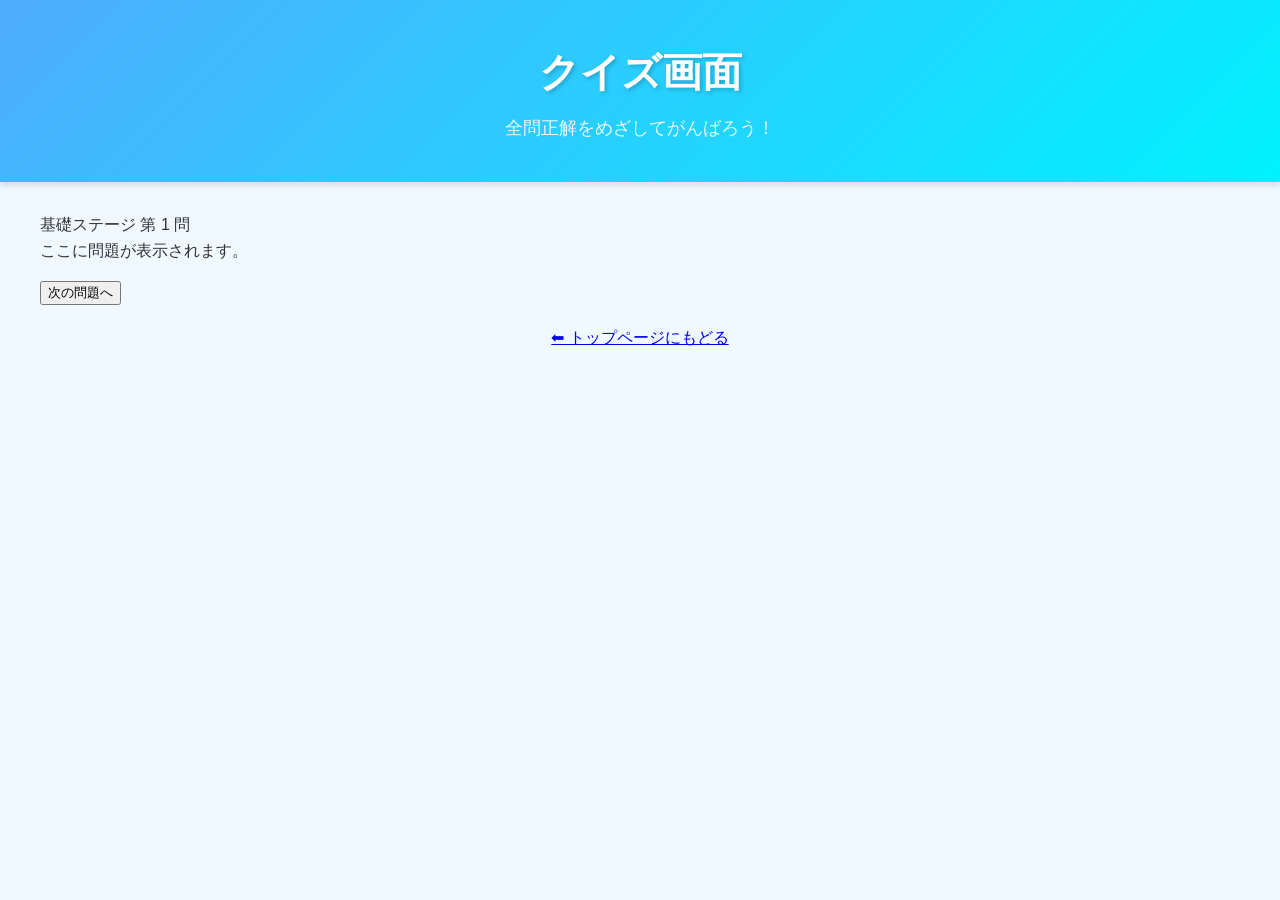
==== quiz.html @ df71bdd2 "Create quiz.html" ====
<!DOCTYPE html>
<html lang="ja">
<head>
    <meta charset="UTF-8">
    <meta name="viewport" content="width=device-width, initial-scale=1.0">
    <title>クイズに挑戦！ | ワクワク学習ポータル</title>
    <link rel="stylesheet" href="style.css">
</head>
<body>

    <header>
        <h1 id="quiz-title">クイズ画面</h1>
        <p id="quiz-subtitle">全問正解をめざしてがんばろう！</p>
    </header>

    <div class="container">
        <div class="quiz-container">
            <!-- 現在のステージや進捗の表示 -->
            <div class="quiz-progress">
                <span id="level-badge" class="badge">基礎ステージ</span>
                <span id="question-number">第 1 問</span>
            </div>

            <!-- 問題文 -->
            <div id="question-text" class="question-box">ここに問題が表示されます。</div>

            <!-- 選択肢ボタン -->
            <div id="choices-container" class="choices-grid">
                <!-- ボタンがJavaScriptで自動生成されます -->
            </div>

            <!-- 結果表示エリア -->
            <div id="result-message" class="result-box hide">
                <p id="feedback-text"></p>
                <button id="next-btn" class="btn">次の問題へ</button>
            </div>
        </div>

        <div style="text-align: center; margin-top: 20px;">
            <a href="index.html" class="back-link">⬅ トップページにもどる</a>
        </div>
    </div>

    <!-- クイズの仕組みを動かすJavaScriptファイルを読み込む -->
    <script src="quiz.js"></script>
</body>
</html>
---- style.css ----
/* 全体のデザイン設定 */
body {
    font-family: 'Helvetica Neue', Arial, 'Hiragino Kaku Gothic ProN', sans-serif;
    margin: 0;
    padding: 0;
    background-color: #f0f9ff;
    color: #333;
    line-height: 1.6;
}

/* ヘッダー（タイトル部分） */
header {
    background: linear-gradient(135deg, #4facfe 0%, #00f2fe 100%);
    color: white;
    text-align: center;
    padding: 40px 20px;
    box-shadow: 0 4px 6px rgba(0,0,0,0.1);
}

header h1 {
    margin: 0;
    font-size: 2.5rem;
    text-shadow: 2px 2px 4px rgba(0,0,0,0.2);
}

header p {
    margin: 10px 0 0 0;
    font-size: 1.1rem;
    opacity: 0.9;
}

/* メインコンテンツのレイアウト */
.container {
    max-width: 1200px;
    margin: 30px auto;
    padding: 0 20px;
}

/* 学年セクションのタイトル */
.section-title {
    font-size: 1.8rem;
    color: #2b6cb0;
    border-left: 6px solid #4facfe;
    padding-left: 15px;
    margin-top: 40px;
    margin-bottom: 20px;
}

/* カードを並べるグリッド */
.grid {
    display: grid;
    grid-template-columns: repeat(auto-fit, minmax(280px, 1fr));
    gap: 25px;
}

/* 各教科のカードデザイン */
.card {
    background-color: white;
    border-radius: 15px;
    box-shadow: 0 4px 10px rgba(0,0,0,0.05);
    overflow: hidden;
    transition: transform 0.3s ease, box-shadow 0.3s ease;
    display: flex;
    flex-direction: column;
}

.card:hover {
    transform: translateY(-5px);
    box-shadow: 0 8px 20px rgba(0,0,0,0.15);
}

/* 教科ごとの色（ヘッダー） */
.card-header {
    padding: 20px;
    color: white;
    font-weight: bold;
    font-size: 1.3rem;
    text-align: center;
}

.shou-kokugo { background-color: #ff6b6b; }
.shou-sansu { background-color: #4da3ff; }
.chu-eigo { background-color: #2bcbba; }
.chu-suugaku { background-color: #a55eea; }

/* カードの中身 */
.card-body {
    padding: 20px;
    flex-grow: 1;
}

.card-body ul {
    list-style: none;
    padding: 0;
    margin: 0;
}

.card-body li {
    margin-bottom: 12px;
    padding-bottom: 8px;
    border-bottom: 1px dashed #eee;
}

/* リンクボタン */
.card-body a {
    color: #4a5568;
    text-decoration: none;
    display: flex;
    justify-content: space-between;
    align-items: center;
    font-weight: 500;
}

.card-body a:hover {
    color: #3182ce;
}

.arrow {
    font-size: 0.9rem;
    color: #cbd5e0;
}

/* フッター */
footer {
    text-align: center;
    padding: 30px;
    margin-top: 60px;
    background-color: #2d3748;
    color: white;
    font-size: 0.9rem;
}
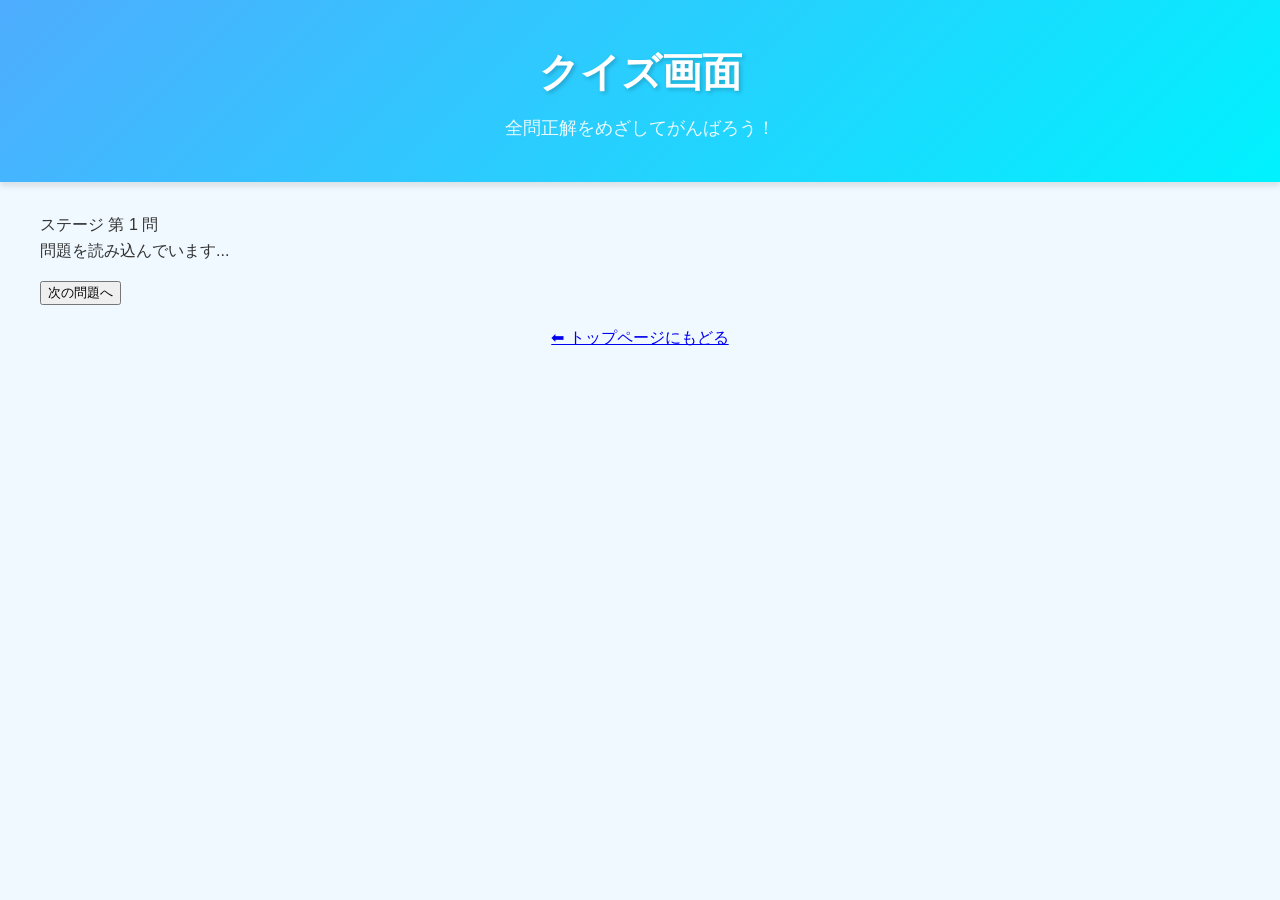
==== commit 6246883d: "Update quiz.html" ====
--- a/quiz.html
+++ b/quiz.html
@@ -15,21 +15,15 @@
 
     <div class="container">
         <div class="quiz-container">
-            <!-- 現在のステージや進捗の表示 -->
             <div class="quiz-progress">
-                <span id="level-badge" class="badge">基礎ステージ</span>
+                <span id="level-badge" class="badge">ステージ</span>
                 <span id="question-number">第 1 問</span>
             </div>
 
-            <!-- 問題文 -->
-            <div id="question-text" class="question-box">ここに問題が表示されます。</div>
+            <div id="question-text" class="question-box">問題を読み込んでいます...</div>
 
-            <!-- 選択肢ボタン -->
-            <div id="choices-container" class="choices-grid">
-                <!-- ボタンがJavaScriptで自動生成されます -->
-            </div>
+            <div id="choices-container" class="choices-grid"></div>
 
-            <!-- 結果表示エリア -->
             <div id="result-message" class="result-box hide">
                 <p id="feedback-text"></p>
                 <button id="next-btn" class="btn">次の問題へ</button>
@@ -41,7 +35,8 @@
         </div>
     </div>
 
-    <!-- クイズの仕組みを動かすJavaScriptファイルを読み込む -->
-    <script src="quiz.js"></script>
+    <!-- ２つのJSファイルを順番に読み込む -->
+    <script src="quiz_data.js"></script>
+    <script src="quiz_engine.js"></script>
 </body>
 </html>
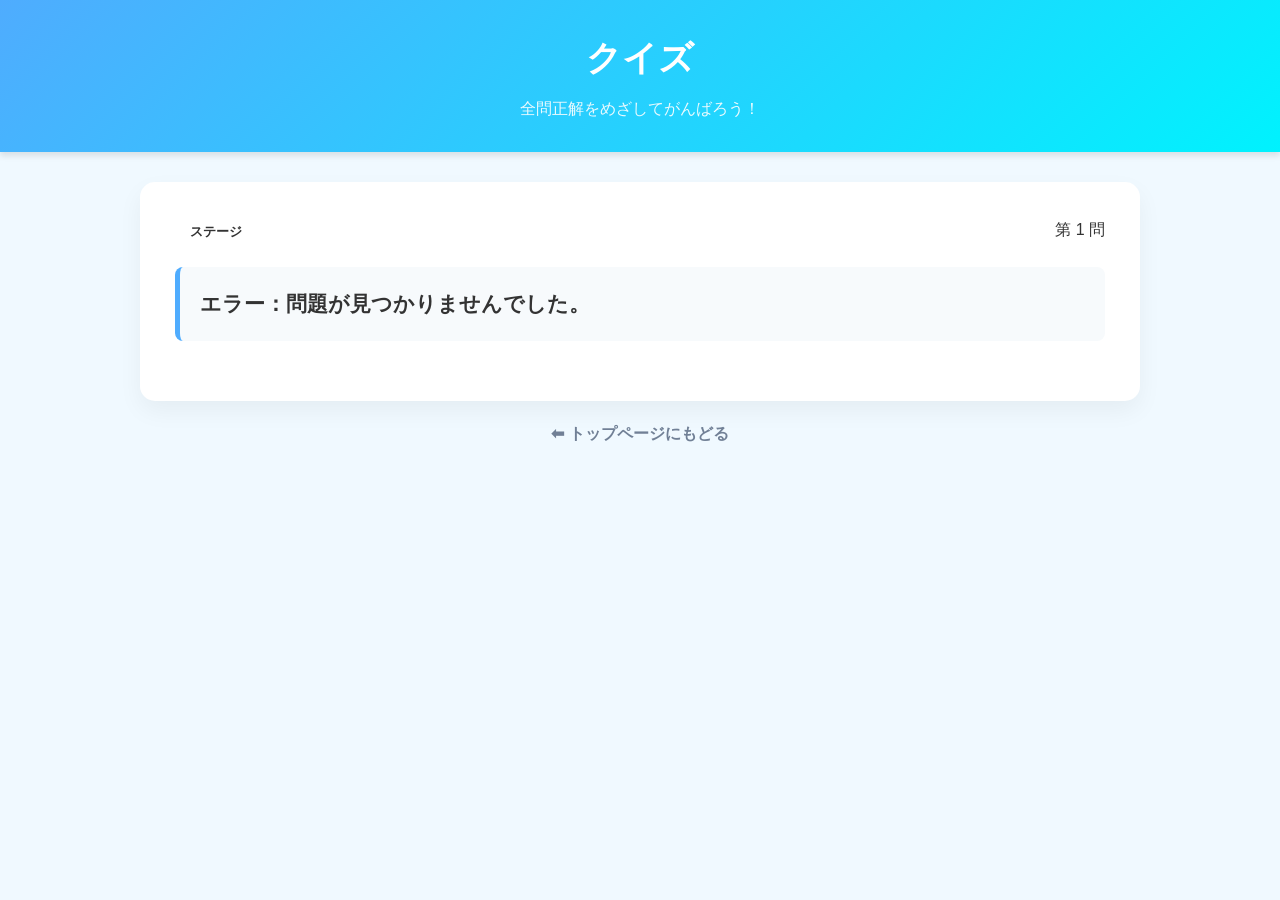
==== commit c7191690: "Update quiz.html" ====
--- a/quiz.html
+++ b/quiz.html
@@ -22,6 +22,7 @@
 
             <div id="question-text" class="question-box">問題を読み込んでいます...</div>
 
+            <!-- ここに4択ボタン、または記述式の入力欄が自動で入ります -->
             <div id="choices-container" class="choices-grid"></div>
 
             <div id="result-message" class="result-box hide">
@@ -35,7 +36,7 @@
         </div>
     </div>
 
-    <!-- ２つのJSファイルを順番に読み込む -->
+    <!-- ２つのJavaScriptファイルを順番に読み込む -->
     <script src="quiz_data.js"></script>
     <script src="quiz_engine.js"></script>
 </body>
--- a/style.css
+++ b/style.css
@@ -1,4 +1,3 @@
-/* 全体のデザイン設定 */
 body {
     font-family: 'Helvetica Neue', Arial, 'Hiragino Kaku Gothic ProN', sans-serif;
     margin: 0;
@@ -8,37 +7,25 @@
     line-height: 1.6;
 }
 
-/* ヘッダー（タイトル部分） */
 header {
     background: linear-gradient(135deg, #4facfe 0%, #00f2fe 100%);
     color: white;
     text-align: center;
-    padding: 40px 20px;
+    padding: 30px 20px;
     box-shadow: 0 4px 6px rgba(0,0,0,0.1);
 }
 
-header h1 {
-    margin: 0;
-    font-size: 2.5rem;
-    text-shadow: 2px 2px 4px rgba(0,0,0,0.2);
-}
+header h1 { margin: 0; font-size: 2.2rem; }
+header p { margin: 10px 0 0 0; font-size: 1rem; opacity: 0.9; }
 
-header p {
-    margin: 10px 0 0 0;
-    font-size: 1.1rem;
-    opacity: 0.9;
-}
-
-/* メインコンテンツのレイアウト */
 .container {
-    max-width: 1200px;
+    max-width: 1000px;
     margin: 30px auto;
     padding: 0 20px;
 }
 
-/* 学年セクションのタイトル */
 .section-title {
-    font-size: 1.8rem;
+    font-size: 1.6rem;
     color: #2b6cb0;
     border-left: 6px solid #4facfe;
     padding-left: 15px;
@@ -46,86 +33,86 @@
     margin-bottom: 20px;
 }
 
-/* カードを並べるグリッド */
 .grid {
     display: grid;
     grid-template-columns: repeat(auto-fit, minmax(280px, 1fr));
-    gap: 25px;
+    gap: 20px;
 }
 
-/* 各教科のカードデザイン */
 .card {
     background-color: white;
-    border-radius: 15px;
+    border-radius: 12px;
     box-shadow: 0 4px 10px rgba(0,0,0,0.05);
     overflow: hidden;
-    transition: transform 0.3s ease, box-shadow 0.3s ease;
-    display: flex;
-    flex-direction: column;
+    transition: transform 0.2s ease;
 }
 
-.card:hover {
-    transform: translateY(-5px);
-    box-shadow: 0 8px 20px rgba(0,0,0,0.15);
-}
+.card:hover { transform: translateY(-3px); }
 
-/* 教科ごとの色（ヘッダー） */
 .card-header {
-    padding: 20px;
+    padding: 15px;
     color: white;
     font-weight: bold;
-    font-size: 1.3rem;
+    font-size: 1.1rem;
     text-align: center;
 }
 
-.shou-kokugo { background-color: #ff6b6b; }
 .shou-sansu { background-color: #4da3ff; }
-.chu-eigo { background-color: #2bcbba; }
 .chu-suugaku { background-color: #a55eea; }
 
-/* カードの中身 */
-.card-body {
-    padding: 20px;
-    flex-grow: 1;
-}
+.card-body { padding: 15px; }
+.card-body ul { list-style: none; padding: 0; margin: 0; }
+.card-body li { margin-bottom: 10px; border-bottom: 1px dashed #eee; padding-bottom: 5px; }
 
-.card-body ul {
-    list-style: none;
-    padding: 0;
-    margin: 0;
-}
-
-.card-body li {
-    margin-bottom: 12px;
-    padding-bottom: 8px;
-    border-bottom: 1px dashed #eee;
-}
-
-/* リンクボタン */
 .card-body a {
     color: #4a5568;
     text-decoration: none;
     display: flex;
     justify-content: space-between;
-    align-items: center;
-    font-weight: 500;
+    font-weight: bold;
 }
+.card-body a:hover { color: #3182ce; }
+.arrow { color: #cbd5e0; }
 
-.card-body a:hover {
-    color: #3182ce;
+/* クイズ専用 */
+.quiz-container {
+    background-color: white;
+    padding: 35px;
+    border-radius: 15px;
+    box-shadow: 0 10px 25px rgba(0,0,0,0.05);
 }
+.quiz-progress { display: flex; justify-content: space-between; margin-bottom: 20px; }
+.badge { padding: 5px 15px; border-radius: 20px; font-size: 0.8rem; font-weight: bold; }
+.badge.basic { background-color: #feebc8; color: #c05621; }
+.badge.advanced { background-color: #fed7d7; color: #9b2c2c; }
 
-.arrow {
-    font-size: 0.9rem;
-    color: #cbd5e0;
+.question-box {
+    font-size: 1.3rem;
+    font-weight: bold;
+    margin-bottom: 25px;
+    padding: 20px;
+    background-color: #f7fafc;
+    border-radius: 8px;
+    border-left: 5px solid #4facfe;
 }
+.choices-grid { display: grid; grid-template-columns: 1fr 1fr; gap: 15px; }
+@media (max-width: 600px) { .choices-grid { grid-template-columns: 1fr; } }
 
-/* フッター */
-footer {
-    text-align: center;
-    padding: 30px;
-    margin-top: 60px;
-    background-color: #2d3748;
-    color: white;
-    font-size: 0.9rem;
+.choice-btn {
+    background-color: white;
+    border: 2px solid #e2e8f0;
+    padding: 15px;
+    font-size: 1rem;
+    border-radius: 8px;
+    cursor: pointer;
+    font-weight: bold;
 }
+.choice-btn:hover { background-color: #edf2f7; }
+.choice-btn.correct { background-color: #c6f6d5; border-color: #38a169; color: #22543d; }
+.choice-btn.wrong { background-color: #fed7d7; border-color: #e53e3e; color: #742a2a; }
+
+.result-box { margin-top: 25px; padding: 20px; text-align: center; background-color: #f7fafc; border-radius: 8px; }
+.btn { background: linear-gradient(135deg, #4facfe 0%, #00f2fe 100%); color: white; border: none; padding: 12px 30px; border-radius: 20px; cursor: pointer; font-weight: bold; }
+.hide { display: none; }
+.back-link { color: #718096; text-decoration: none; font-weight: bold; }
+footer { text-align: center; padding: 20px; margin-top: 40px; background-color: #2d3748; color: white; font-size: 0.85rem; }
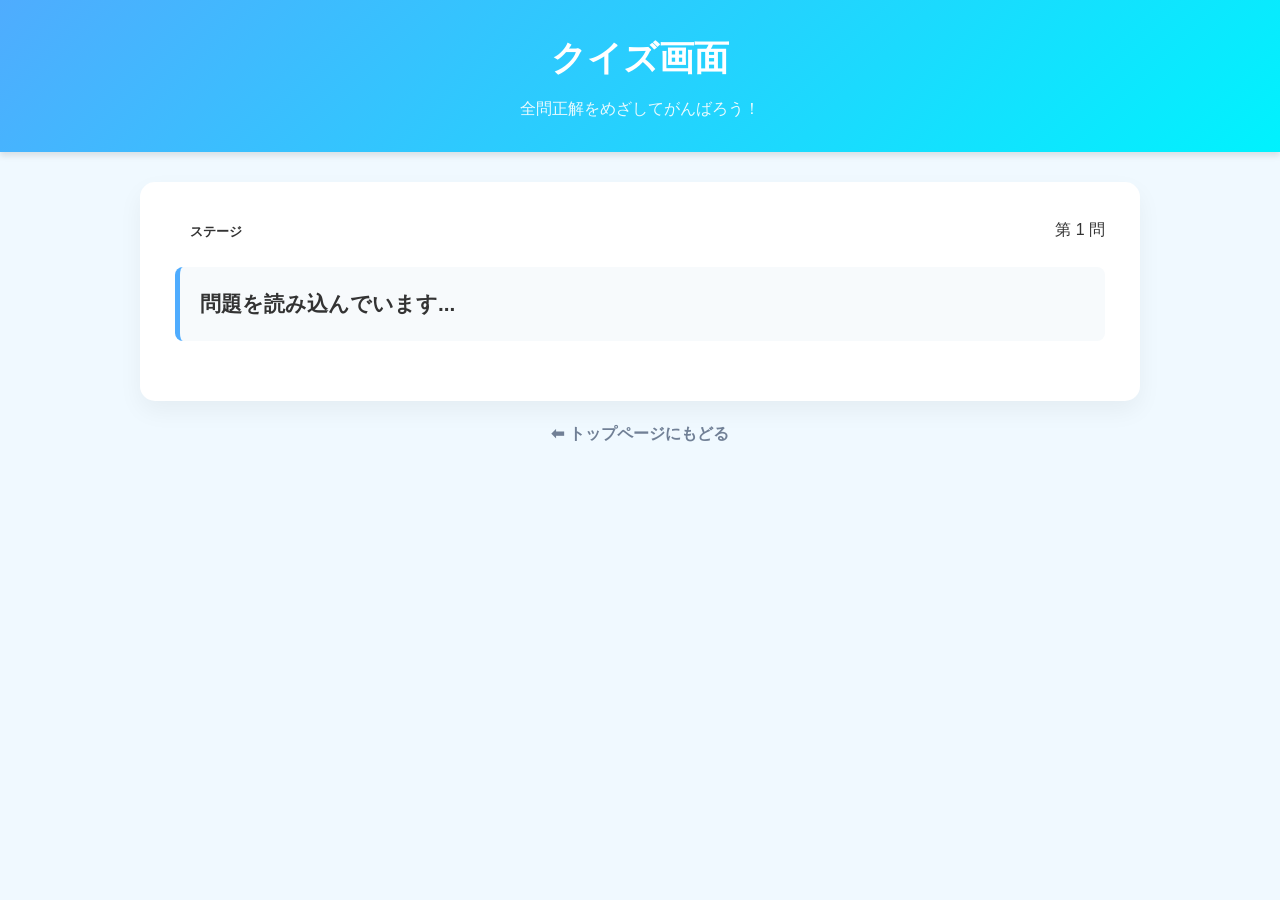
==== commit 544255f3: "Update quiz.html" ====
--- a/quiz.html
+++ b/quiz.html
@@ -22,7 +22,6 @@
 
             <div id="question-text" class="question-box">問題を読み込んでいます...</div>
 
-            <!-- ここに4択ボタン、または記述式の入力欄が自動で入ります -->
             <div id="choices-container" class="choices-grid"></div>
 
             <div id="result-message" class="result-box hide">
@@ -36,8 +35,20 @@
         </div>
     </div>
 
-    <!-- ２つのJavaScriptファイルを順番に読み込む -->
-    <script src="quiz_data.js"></script>
-    <script src="quiz_engine.js"></script>
+    <script>
+        // URLの「?file=data_shou1」からファイル名を読み取って、動的にデータを読み込む
+        const urlParams = new URLSearchParams(window.location.search);
+        const fileName = urlParams.get('file') || 'data_shou1';
+        
+        const dataScript = document.createElement('script');
+        dataScript.src = `data/${fileName}.js`;
+        document.body.appendChild(dataScript);
+
+        dataScript.onload = () => {
+            const engineScript = document.createElement('script');
+            engineScript.src = 'quiz_engine.js';
+            document.body.appendChild(engineScript);
+        };
+    </script>
 </body>
 </html>
--- a/style.css
+++ b/style.css
@@ -74,7 +74,7 @@
 .card-body a:hover { color: #3182ce; }
 .arrow { color: #cbd5e0; }
 
-/* クイズ専用 */
+/* ーーークイズ・記述画面用 ーーー */
 .quiz-container {
     background-color: white;
     padding: 35px;
@@ -85,6 +85,7 @@
 .badge { padding: 5px 15px; border-radius: 20px; font-size: 0.8rem; font-weight: bold; }
 .badge.basic { background-color: #feebc8; color: #c05621; }
 .badge.advanced { background-color: #fed7d7; color: #9b2c2c; }
+.badge.shoumei-badge { background-color: #e2e8f0; color: #4a5568; }
 
 .question-box {
     font-size: 1.3rem;
@@ -115,4 +116,35 @@
 .btn { background: linear-gradient(135deg, #4facfe 0%, #00f2fe 100%); color: white; border: none; padding: 12px 30px; border-radius: 20px; cursor: pointer; font-weight: bold; }
 .hide { display: none; }
 .back-link { color: #718096; text-decoration: none; font-weight: bold; }
+
+/* ーーー 記述式・証明入力枠のデザイン ーーー */
+.shoumei-input {
+    width: 100%;
+    height: 200px;
+    padding: 15px;
+    font-size: 1rem;
+    border: 2px solid #cbd5e0;
+    border-radius: 8px;
+    resize: vertical;
+    font-family: inherit;
+    box-sizing: border-box;
+}
+.shoumei-input:focus {
+    border-color: #4facfe;
+    outline: none;
+    box-shadow: 0 0 5px rgba(79, 172, 254, 0.5);
+}
+.model-answer-box {
+    margin-top: 15px;
+    padding: 20px;
+    background-color: #ebf8ff;
+    border-left: 5px solid #3182ce;
+    border-radius: 6px;
+    text-align: left;
+    white-space: pre-wrap;
+    font-weight: bold;
+    color: #2b6cb0;
+    line-height: 1.7;
+}
+
 footer { text-align: center; padding: 20px; margin-top: 40px; background-color: #2d3748; color: white; font-size: 0.85rem; }
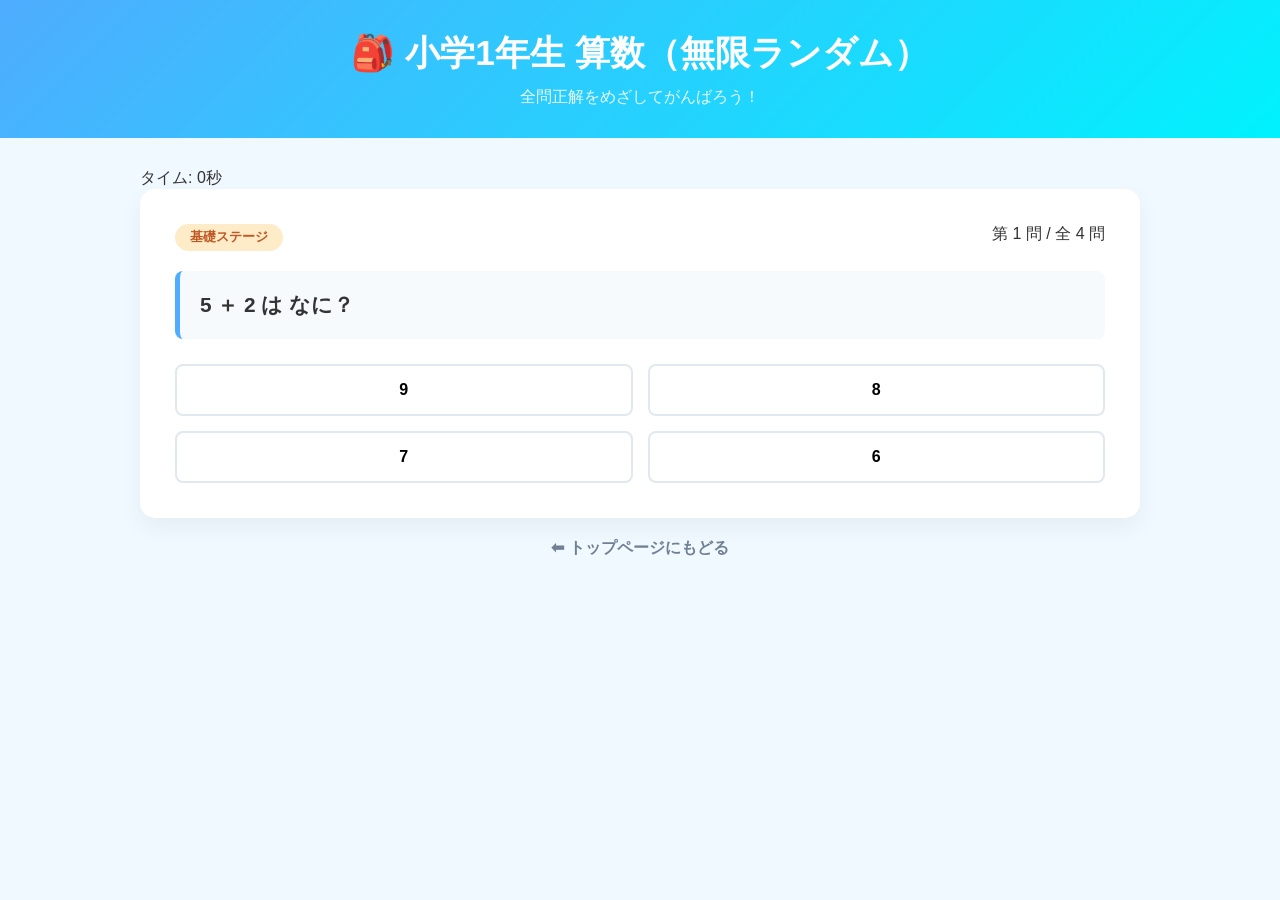
==== commit b0bd4521: "Update quiz.html" ====
--- a/quiz.html
+++ b/quiz.html
@@ -14,6 +14,9 @@
     </header>
 
     <div class="container">
+        <!-- ⏱ タイマー表示 -->
+        <div id="timer-display" class="timer-box">タイム: 0秒</div>
+
         <div class="quiz-container">
             <div class="quiz-progress">
                 <span id="level-badge" class="badge">ステージ</span>
@@ -28,6 +31,34 @@
                 <p id="feedback-text"></p>
                 <button id="next-btn" class="btn">次の問題へ</button>
             </div>
+
+            <!-- 🏆 【新設】ランキング登録・表示エリア -->
+            <div id="ranking-section" class="ranking-box hide">
+                <h2>🏆 歴代ハイスコアランキング</h2>
+                
+                <!-- 名前入力フォーム -->
+                <div id="register-score-zone">
+                    <p>ランクイン達成！名前を入力して記録を残そう：</p>
+                    <input type="text" id="player-name-input" placeholder="なまえ（5文字まで）" maxlength="5">
+                    <button id="save-score-btn" class="btn">ランキングに登録</button>
+                </div>
+
+                <!-- ランキング順位表 -->
+                <table class="ranking-table">
+                    <thead>
+                        <tr>
+                            <th>順位</th>
+                            <th>なまえ</th>
+                            <th>正解数</th>
+                            <th>タイム</th>
+                        </tr>
+                    </thead>
+                    <tbody id="ranking-table-body">
+                        <!-- ここにJavaScriptで順位が並びます -->
+                    </tbody>
+                </table>
+            </div>
+
         </div>
 
         <div style="text-align: center; margin-top: 20px;">
@@ -36,7 +67,6 @@
     </div>
 
     <script>
-        // URLの「?file=data_shou1」からファイル名を読み取って、動的にデータを読み込む
         const urlParams = new URLSearchParams(window.location.search);
         const fileName = urlParams.get('file') || 'data_shou1';
         
--- a/style.css
+++ b/style.css
@@ -1,150 +1,37 @@
-body {
-    font-family: 'Helvetica Neue', Arial, 'Hiragino Kaku Gothic ProN', sans-serif;
-    margin: 0;
-    padding: 0;
-    background-color: #f0f9ff;
-    color: #333;
-    line-height: 1.6;
-}
-
-header {
-    background: linear-gradient(135deg, #4facfe 0%, #00f2fe 100%);
-    color: white;
-    text-align: center;
-    padding: 30px 20px;
-    box-shadow: 0 4px 6px rgba(0,0,0,0.1);
-}
-
+body { font-family: 'Helvetica Neue', Arial, sans-serif; margin: 0; padding: 0; background-color: #f0f9ff; color: #333; }
+header { background: linear-gradient(135deg, #4facfe 0%, #00f2fe 100%); color: white; text-align: center; padding: 30px 20px; }
 header h1 { margin: 0; font-size: 2.2rem; }
 header p { margin: 10px 0 0 0; font-size: 1rem; opacity: 0.9; }
-
-.container {
-    max-width: 1000px;
-    margin: 30px auto;
-    padding: 0 20px;
-}
-
-.section-title {
-    font-size: 1.6rem;
-    color: #2b6cb0;
-    border-left: 6px solid #4facfe;
-    padding-left: 15px;
-    margin-top: 40px;
-    margin-bottom: 20px;
-}
-
-.grid {
-    display: grid;
-    grid-template-columns: repeat(auto-fit, minmax(280px, 1fr));
-    gap: 20px;
-}
-
-.card {
-    background-color: white;
-    border-radius: 12px;
-    box-shadow: 0 4px 10px rgba(0,0,0,0.05);
-    overflow: hidden;
-    transition: transform 0.2s ease;
-}
-
+.container { max-width: 1000px; margin: 30px auto; padding: 0 20px; }
+.section-title { font-size: 1.6rem; color: #2b6cb0; border-left: 6px solid #4facfe; padding-left: 15px; margin-top: 40px; margin-bottom: 20px; }
+.grid { display: grid; grid-template-columns: repeat(auto-fit, minmax(280px, 1fr)); gap: 20px; }
+.card { background-color: white; border-radius: 12px; box-shadow: 0 4px 10px rgba(0,0,0,0.05); overflow: hidden; transition: transform 0.2s ease; }
 .card:hover { transform: translateY(-3px); }
-
-.card-header {
-    padding: 15px;
-    color: white;
-    font-weight: bold;
-    font-size: 1.1rem;
-    text-align: center;
-}
-
+.card-header { padding: 15px; color: white; font-weight: bold; font-size: 1.1rem; text-align: center; }
 .shou-sansu { background-color: #4da3ff; }
 .chu-suugaku { background-color: #a55eea; }
-
 .card-body { padding: 15px; }
 .card-body ul { list-style: none; padding: 0; margin: 0; }
 .card-body li { margin-bottom: 10px; border-bottom: 1px dashed #eee; padding-bottom: 5px; }
-
-.card-body a {
-    color: #4a5568;
-    text-decoration: none;
-    display: flex;
-    justify-content: space-between;
-    font-weight: bold;
-}
-.card-body a:hover { color: #3182ce; }
+.card-body a { color: #4a5568; text-decoration: none; display: flex; justify-content: space-between; font-weight: bold; }
 .arrow { color: #cbd5e0; }
-
-/* ーーークイズ・記述画面用 ーーー */
-.quiz-container {
-    background-color: white;
-    padding: 35px;
-    border-radius: 15px;
-    box-shadow: 0 10px 25px rgba(0,0,0,0.05);
-}
+.quiz-container { background-color: white; padding: 35px; border-radius: 15px; box-shadow: 0 10px 25px rgba(0,0,0,0.05); }
 .quiz-progress { display: flex; justify-content: space-between; margin-bottom: 20px; }
 .badge { padding: 5px 15px; border-radius: 20px; font-size: 0.8rem; font-weight: bold; }
 .badge.basic { background-color: #feebc8; color: #c05621; }
 .badge.advanced { background-color: #fed7d7; color: #9b2c2c; }
 .badge.shoumei-badge { background-color: #e2e8f0; color: #4a5568; }
-
-.question-box {
-    font-size: 1.3rem;
-    font-weight: bold;
-    margin-bottom: 25px;
-    padding: 20px;
-    background-color: #f7fafc;
-    border-radius: 8px;
-    border-left: 5px solid #4facfe;
-}
+.question-box { font-size: 1.3rem; font-weight: bold; margin-bottom: 25px; padding: 20px; background-color: #f7fafc; border-radius: 8px; border-left: 5px solid #4facfe; }
 .choices-grid { display: grid; grid-template-columns: 1fr 1fr; gap: 15px; }
 @media (max-width: 600px) { .choices-grid { grid-template-columns: 1fr; } }
-
-.choice-btn {
-    background-color: white;
-    border: 2px solid #e2e8f0;
-    padding: 15px;
-    font-size: 1rem;
-    border-radius: 8px;
-    cursor: pointer;
-    font-weight: bold;
-}
+.choice-btn { background-color: white; border: 2px solid #e2e8f0; padding: 15px; font-size: 1rem; border-radius: 8px; cursor: pointer; font-weight: bold; }
 .choice-btn:hover { background-color: #edf2f7; }
 .choice-btn.correct { background-color: #c6f6d5; border-color: #38a169; color: #22543d; }
 .choice-btn.wrong { background-color: #fed7d7; border-color: #e53e3e; color: #742a2a; }
-
 .result-box { margin-top: 25px; padding: 20px; text-align: center; background-color: #f7fafc; border-radius: 8px; }
 .btn { background: linear-gradient(135deg, #4facfe 0%, #00f2fe 100%); color: white; border: none; padding: 12px 30px; border-radius: 20px; cursor: pointer; font-weight: bold; }
 .hide { display: none; }
 .back-link { color: #718096; text-decoration: none; font-weight: bold; }
-
-/* ーーー 記述式・証明入力枠のデザイン ーーー */
-.shoumei-input {
-    width: 100%;
-    height: 200px;
-    padding: 15px;
-    font-size: 1rem;
-    border: 2px solid #cbd5e0;
-    border-radius: 8px;
-    resize: vertical;
-    font-family: inherit;
-    box-sizing: border-box;
-}
-.shoumei-input:focus {
-    border-color: #4facfe;
-    outline: none;
-    box-shadow: 0 0 5px rgba(79, 172, 254, 0.5);
-}
-.model-answer-box {
-    margin-top: 15px;
-    padding: 20px;
-    background-color: #ebf8ff;
-    border-left: 5px solid #3182ce;
-    border-radius: 6px;
-    text-align: left;
-    white-space: pre-wrap;
-    font-weight: bold;
-    color: #2b6cb0;
-    line-height: 1.7;
-}
-
+.shoumei-input { width: 100%; height: 180px; padding: 15px; font-size: 1rem; border: 2px solid #cbd5e0; border-radius: 8px; resize: vertical; box-sizing: border-box; }
+.model-answer-box { margin-top: 15px; padding: 20px; background-color: #ebf8ff; border-left: 5px solid #3182ce; border-radius: 6px; text-align: left; white-space: pre-wrap; font-weight: bold; color: #2b6cb0; }
 footer { text-align: center; padding: 20px; margin-top: 40px; background-color: #2d3748; color: white; font-size: 0.85rem; }
